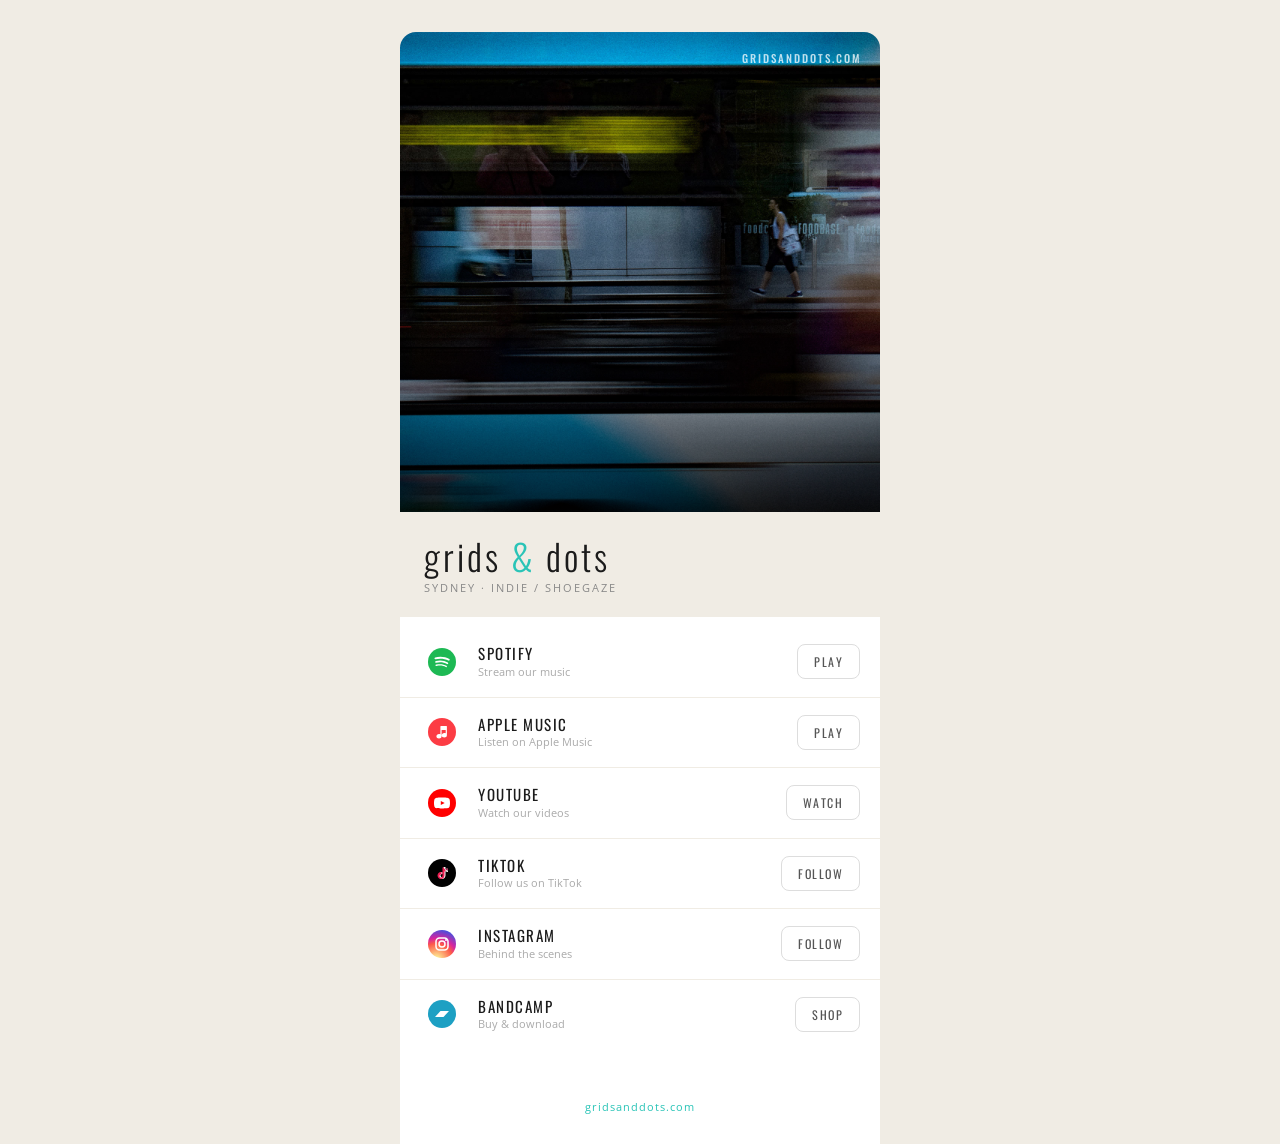
==== gridsanddots-links/index.html @ 11834fb5 "Add Grids & Dots link-in-bio page Standalone links page hosted at /gridsanddots-links/, pulled in fr" ====
<!DOCTYPE html>
<html lang="en">
<head>
  <meta charset="utf-8">
  <meta http-equiv="X-UA-Compatible" content="IE=edge">
  <meta name="viewport" content="width=device-width, initial-scale=1, maximum-scale=1">
  <title>grids &amp; dots — Listen</title>
  <meta name="description" content="Stream and follow Grids &amp; Dots on all platforms.">
  <link rel="shortcut icon" type="image/icon" href="img/favicon_3.ico"/>
  <link href="https://fonts.googleapis.com/css2?family=Oswald:wght@200;300;400;500;600;700&family=Open+Sans:wght@300;400;600&display=swap" rel="stylesheet">

  <style>
    *, *::before, *::after { box-sizing: border-box; margin: 0; padding: 0; }

    body {
      background-color: #f0ece4;
      font-family: 'Open Sans', sans-serif;
      min-height: 100vh;
      display: flex;
      flex-direction: column;
      align-items: center;
    }

    /* ── HERO ───────────────────────────────────────────── */
    .hero {
      width: 100%;
      max-width: 480px;
      position: relative;
      overflow: hidden;
    }

    .hero__img {
      width: 100%;
      aspect-ratio: 1 / 1;
      object-fit: cover;
      object-position: center top;
      display: block;
    }

    .hero__overlay {
      position: absolute;
      inset: 0;
      background: linear-gradient(
        to bottom,
        rgba(0,0,0,0) 40%,
        rgba(0,0,0,0.72) 100%
      );
    }

    .hero__label {
      position: absolute;
      top: 18px;
      right: 18px;
      font-family: 'Oswald', sans-serif;
      font-size: 11px;
      font-weight: 500;
      letter-spacing: 2px;
      text-transform: uppercase;
      color: rgba(255,255,255,0.75);
    }

    /* ── ARTIST INFO ────────────────────────────────────── */
    .artist-info {
      width: 100%;
      max-width: 480px;
      padding: 26px 24px 18px;
      background: #f0ece4;
    }

    .artist-name {
      font-family: 'Oswald', sans-serif;
      font-size: 36px;
      font-weight: 300;
      letter-spacing: 3px;
      text-transform: lowercase;
      color: #1b1b1b;
      line-height: 1;
    }

    .artist-name span {
      color: #2ac4b7;
    }

    .artist-tag {
      font-family: 'Open Sans', sans-serif;
      font-size: 11px;
      font-weight: 400;
      letter-spacing: 2px;
      text-transform: uppercase;
      color: #888;
      margin-top: 6px;
    }

    /* ── LINKS CARD ─────────────────────────────────────── */
    .links-card {
      width: 100%;
      max-width: 480px;
      background: #fff;
      border-radius: 16px 16px 0 0;
      padding: 10px 0 40px;
      margin-top: 4px;
      flex: 1;
    }

    /* ── INDIVIDUAL LINK ROW ────────────────────────────── */
    .link-row {
      display: flex;
      align-items: center;
      padding: 0 20px;
      border-bottom: 1px solid #f0ece4;
      text-decoration: none;
      transition: background 0.15s ease;
    }

    .link-row:last-child { border-bottom: none; }

    .link-row:hover,
    .link-row:focus {
      background: #f9f7f4;
      outline: none;
    }

    .link-row__icon {
      flex-shrink: 0;
      width: 44px;
      height: 44px;
      border-radius: 10px;
      display: flex;
      align-items: center;
      justify-content: center;
      margin-right: 14px;
      my: 14px;
    }

    .link-row__text {
      flex: 1;
      padding: 18px 0;
    }

    .link-row__platform {
      font-family: 'Oswald', sans-serif;
      font-size: 15px;
      font-weight: 400;
      letter-spacing: 1.5px;
      text-transform: uppercase;
      color: #1b1b1b;
      line-height: 1.1;
    }

    .link-row__action {
      font-family: 'Open Sans', sans-serif;
      font-size: 11px;
      color: #aaa;
      margin-top: 2px;
    }

    .link-row__btn {
      flex-shrink: 0;
      background: transparent;
      border: 1.5px solid #ddd;
      border-radius: 8px;
      font-family: 'Oswald', sans-serif;
      font-size: 12px;
      font-weight: 400;
      letter-spacing: 1.5px;
      text-transform: uppercase;
      color: #555;
      padding: 8px 16px;
      cursor: pointer;
      transition: border-color 0.15s, color 0.15s;
    }

    .link-row:hover .link-row__btn {
      border-color: #2ac4b7;
      color: #2ac4b7;
    }

    /* ── FOOTER ─────────────────────────────────────────── */
    .footer {
      width: 100%;
      max-width: 480px;
      background: #fff;
      padding: 10px 24px 30px;
      text-align: center;
    }

    .footer__text {
      font-size: 11px;
      color: #bbb;
      letter-spacing: 1px;
    }

    .footer__text a {
      color: #2ac4b7;
      text-decoration: none;
    }

    /* ── RESPONSIVE ─────────────────────────────────────── */
    @media (min-width: 480px) {
      body { padding-top: 32px; }

      .hero {
        border-radius: 16px 16px 0 0;
        overflow: hidden;
      }

      .links-card { border-radius: 0; }
    }

    @media (max-width: 360px) {
      .artist-name { font-size: 28px; }
      .link-row__btn { padding: 7px 10px; font-size: 11px; }
    }
  </style>
</head>
<body>

  <!-- HERO PHOTO -->
  <div class="hero">
    <img class="hero__img"
         src="img/banner_EP.jpg"
         alt="Grids &amp; Dots">
    <div class="hero__overlay"></div>
    <div class="hero__label">gridsanddots.com</div>
  </div>

  <!-- ARTIST INFO -->
  <div class="artist-info">
    <div class="artist-name">grids <span>&amp;</span> dots</div>
    <div class="artist-tag">Sydney · Indie / Shoegaze</div>
  </div>

  <!-- LINKS CARD -->
  <div class="links-card">

    <!-- Spotify -->
    <a class="link-row" href="https://open.spotify.com/artist/7ba827SJSUU4l3AORy4Doy" target="_blank" rel="noopener">
      <div class="link-row__icon">
        <svg width="28" height="28" viewBox="0 0 28 28" fill="none" xmlns="http://www.w3.org/2000/svg">
          <circle cx="14" cy="14" r="14" fill="#1DB954"/>
          <path d="M20.3 12.6c-3.5-2.1-9.3-2.3-12.6-1.3-.5.2-1.1-.2-1.2-.7-.2-.5.2-1.1.7-1.2 3.8-1.2 10.2-1 14.1 1.5.5.3.6.9.3 1.4-.3.4-.9.5-1.3.3zm-.1 3.2c-.3.4-.8.6-1.2.3-2.9-1.8-7.3-2.3-10.7-1.3-.5.1-1-.2-1.1-.6-.1-.5.2-1 .6-1.1 3.9-1.2 8.7-.6 12 1.4.4.3.5.9.4 1.3zm-1.4 3.1c-.2.3-.6.5-1 .2-2.5-1.5-5.7-1.9-9.4-1-.4.1-.8-.2-.9-.6-.1-.4.2-.8.6-.9 4.1-.9 7.6-.5 10.5 1.1.3.2.4.7.2 1.2z" fill="white"/>
        </svg>
      </div>
      <div class="link-row__text">
        <div class="link-row__platform">Spotify</div>
        <div class="link-row__action">Stream our music</div>
      </div>
      <div class="link-row__btn">Play</div>
    </a>

    <!-- Apple Music -->
    <a class="link-row" href="https://music.apple.com/au/artist/grids-dots/1487287711" target="_blank" rel="noopener">
      <div class="link-row__icon">
        <svg width="28" height="28" viewBox="0 0 28 28" fill="none" xmlns="http://www.w3.org/2000/svg">
          <circle cx="14" cy="14" r="14" fill="#FC3C44"/>
          <path d="M18.5 8h-5.6c-.3 0-.5.2-.5.5v7.8c-.4-.2-.9-.3-1.4-.3-1.5 0-2.6 1-2.6 2.3s1.1 2.3 2.6 2.3 2.6-1 2.6-2.3V12h4.1v3.3c-.4-.2-.9-.3-1.4-.3-1.5 0-2.6 1-2.6 2.3s1.1 2.3 2.6 2.3 2.6-1 2.6-2.3V8.5c0-.3-.2-.5-.4-.5z" fill="white"/>
        </svg>
      </div>
      <div class="link-row__text">
        <div class="link-row__platform">Apple Music</div>
        <div class="link-row__action">Listen on Apple Music</div>
      </div>
      <div class="link-row__btn">Play</div>
    </a>

    <!-- YouTube -->
    <a class="link-row" href="https://www.youtube.com/@gridsanddots7805" target="_blank" rel="noopener">
      <div class="link-row__icon">
        <svg width="28" height="28" viewBox="0 0 28 28" fill="none" xmlns="http://www.w3.org/2000/svg">
          <circle cx="14" cy="14" r="14" fill="#FF0000"/>
          <path d="M21.6 10.5c-.2-.8-.9-1.4-1.7-1.6C18.5 8.5 14 8.5 14 8.5s-4.5 0-5.9.4c-.8.2-1.5.8-1.7 1.6C6 12 6 14 6 14s0 2 .4 3.5c.2.8.9 1.4 1.7 1.6 1.4.4 5.9.4 5.9.4s4.5 0 5.9-.4c.8-.2 1.5-.8 1.7-1.6.4-1.5.4-3.5.4-3.5s0-2-.4-3.5zm-8.8 5.6v-4.2l3.9 2.1-3.9 2.1z" fill="white"/>
        </svg>
      </div>
      <div class="link-row__text">
        <div class="link-row__platform">YouTube</div>
        <div class="link-row__action">Watch our videos</div>
      </div>
      <div class="link-row__btn">Watch</div>
    </a>

    <!-- TikTok -->
    <a class="link-row" href="https://www.tiktok.com/@grids.dots" target="_blank" rel="noopener">
      <div class="link-row__icon">
        <svg width="28" height="28" viewBox="0 0 28 28" fill="none" xmlns="http://www.w3.org/2000/svg">
          <circle cx="14" cy="14" r="14" fill="#010101"/>
          <path d="M19.5 11.5c-1.1 0-2-.9-2-2V8h-2v8.5c0 .8-.7 1.5-1.5 1.5s-1.5-.7-1.5-1.5.7-1.5 1.5-1.5c.2 0 .3 0 .5.1V13c-.2 0-.3-.1-.5-.1-1.9 0-3.5 1.6-3.5 3.5s1.6 3.5 3.5 3.5 3.5-1.6 3.5-3.5v-4.2c.7.5 1.6.8 2.5.8v-2c-.2.5-.5.5-.5.5z" fill="white"/>
          <path d="M18 10.3c.5.4 1.1.7 1.7.7v-1.5c-.3 0-.6-.1-.9-.2-.2.4-.5.8-.8 1z" fill="#69C9D0"/>
          <path d="M19.7 9.5v1.5c-.6 0-1.2-.3-1.7-.7.3-.2.6-.5.8-1 .3.1.6.2.9.2zm-2.2 1.3c-.9-.5-1.5-1.3-1.7-2.3h-1.3v8.5c0 .8-.7 1.5-1.5 1.5s-1.5-.7-1.5-1.5.7-1.5 1.5-1.5c.2 0 .3 0 .5.1V13c-.2 0-.3-.1-.5-.1-1.9 0-3.5 1.6-3.5 3.5s1.6 3.5 3.5 3.5 3.5-1.6 3.5-3.5v-4.2c.4.2.7.4 1 .6v-1.7c-.1-.1-.3-.2-.5-.3z" fill="#EE1D52"/>
        </svg>
      </div>
      <div class="link-row__text">
        <div class="link-row__platform">TikTok</div>
        <div class="link-row__action">Follow us on TikTok</div>
      </div>
      <div class="link-row__btn">Follow</div>
    </a>

    <!-- Instagram -->
    <a class="link-row" href="https://www.instagram.com/gridsanddots" target="_blank" rel="noopener">
      <div class="link-row__icon">
        <svg width="28" height="28" viewBox="0 0 28 28" fill="none" xmlns="http://www.w3.org/2000/svg">
          <defs>
            <radialGradient id="ig-grad" cx="30%" cy="107%" r="130%">
              <stop offset="0%" stop-color="#fdf497"/>
              <stop offset="5%" stop-color="#fdf497"/>
              <stop offset="45%" stop-color="#fd5949"/>
              <stop offset="60%" stop-color="#d6249f"/>
              <stop offset="90%" stop-color="#285AEB"/>
            </radialGradient>
          </defs>
          <circle cx="14" cy="14" r="14" fill="url(#ig-grad)"/>
          <rect x="8" y="8" width="12" height="12" rx="3.5" stroke="white" stroke-width="1.5" fill="none"/>
          <circle cx="14" cy="14" r="3" stroke="white" stroke-width="1.5" fill="none"/>
          <circle cx="18" cy="10" r="1" fill="white"/>
        </svg>
      </div>
      <div class="link-row__text">
        <div class="link-row__platform">Instagram</div>
        <div class="link-row__action">Behind the scenes</div>
      </div>
      <div class="link-row__btn">Follow</div>
    </a>

    <!-- Bandcamp -->
    <a class="link-row" href="https://gridsanddots.bandcamp.com/" target="_blank" rel="noopener">
      <div class="link-row__icon">
        <svg width="28" height="28" viewBox="0 0 28 28" fill="none" xmlns="http://www.w3.org/2000/svg">
          <circle cx="14" cy="14" r="14" fill="#1DA0C3"/>
          <path d="M7 17l5.5-6h8.5l-5.5 6z" fill="white"/>
        </svg>
      </div>
      <div class="link-row__text">
        <div class="link-row__platform">Bandcamp</div>
        <div class="link-row__action">Buy &amp; download</div>
      </div>
      <div class="link-row__btn">Shop</div>
    </a>

  </div>

  <!-- FOOTER -->
  <div class="footer">
    <p class="footer__text">
      <a href="http://gridsanddots.com">gridsanddots.com</a>
    </p>
  </div>

</body>
</html>
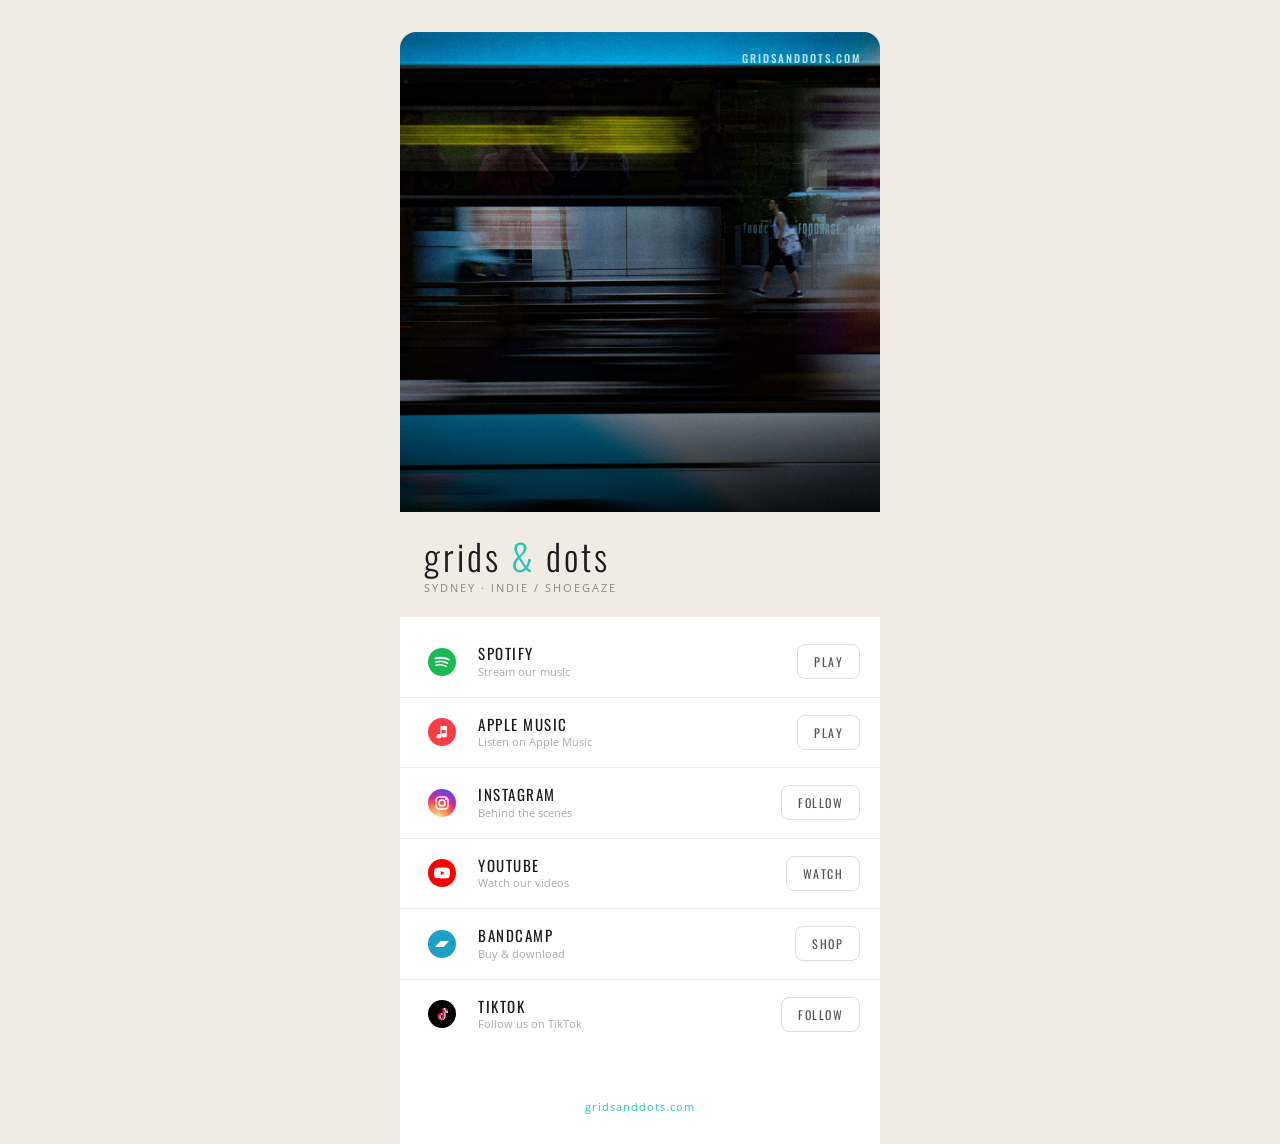
==== commit 51080c3f: "Reorder Grids & Dots link-in-bio list New order: Spotify, Apple Music, Instagram, YouTube, Bandcamp," ====
--- a/gridsanddots-links/index.html
+++ b/gridsanddots-links/index.html
@@ -263,38 +263,6 @@
       <div class="link-row__btn">Play</div>
     </a>
 
-    <!-- YouTube -->
-    <a class="link-row" href="https://www.youtube.com/@gridsanddots7805" target="_blank" rel="noopener">
-      <div class="link-row__icon">
-        <svg width="28" height="28" viewBox="0 0 28 28" fill="none" xmlns="http://www.w3.org/2000/svg">
-          <circle cx="14" cy="14" r="14" fill="#FF0000"/>
-          <path d="M21.6 10.5c-.2-.8-.9-1.4-1.7-1.6C18.5 8.5 14 8.5 14 8.5s-4.5 0-5.9.4c-.8.2-1.5.8-1.7 1.6C6 12 6 14 6 14s0 2 .4 3.5c.2.8.9 1.4 1.7 1.6 1.4.4 5.9.4 5.9.4s4.5 0 5.9-.4c.8-.2 1.5-.8 1.7-1.6.4-1.5.4-3.5.4-3.5s0-2-.4-3.5zm-8.8 5.6v-4.2l3.9 2.1-3.9 2.1z" fill="white"/>
-        </svg>
-      </div>
-      <div class="link-row__text">
-        <div class="link-row__platform">YouTube</div>
-        <div class="link-row__action">Watch our videos</div>
-      </div>
-      <div class="link-row__btn">Watch</div>
-    </a>
-
-    <!-- TikTok -->
-    <a class="link-row" href="https://www.tiktok.com/@grids.dots" target="_blank" rel="noopener">
-      <div class="link-row__icon">
-        <svg width="28" height="28" viewBox="0 0 28 28" fill="none" xmlns="http://www.w3.org/2000/svg">
-          <circle cx="14" cy="14" r="14" fill="#010101"/>
-          <path d="M19.5 11.5c-1.1 0-2-.9-2-2V8h-2v8.5c0 .8-.7 1.5-1.5 1.5s-1.5-.7-1.5-1.5.7-1.5 1.5-1.5c.2 0 .3 0 .5.1V13c-.2 0-.3-.1-.5-.1-1.9 0-3.5 1.6-3.5 3.5s1.6 3.5 3.5 3.5 3.5-1.6 3.5-3.5v-4.2c.7.5 1.6.8 2.5.8v-2c-.2.5-.5.5-.5.5z" fill="white"/>
-          <path d="M18 10.3c.5.4 1.1.7 1.7.7v-1.5c-.3 0-.6-.1-.9-.2-.2.4-.5.8-.8 1z" fill="#69C9D0"/>
-          <path d="M19.7 9.5v1.5c-.6 0-1.2-.3-1.7-.7.3-.2.6-.5.8-1 .3.1.6.2.9.2zm-2.2 1.3c-.9-.5-1.5-1.3-1.7-2.3h-1.3v8.5c0 .8-.7 1.5-1.5 1.5s-1.5-.7-1.5-1.5.7-1.5 1.5-1.5c.2 0 .3 0 .5.1V13c-.2 0-.3-.1-.5-.1-1.9 0-3.5 1.6-3.5 3.5s1.6 3.5 3.5 3.5 3.5-1.6 3.5-3.5v-4.2c.4.2.7.4 1 .6v-1.7c-.1-.1-.3-.2-.5-.3z" fill="#EE1D52"/>
-        </svg>
-      </div>
-      <div class="link-row__text">
-        <div class="link-row__platform">TikTok</div>
-        <div class="link-row__action">Follow us on TikTok</div>
-      </div>
-      <div class="link-row__btn">Follow</div>
-    </a>
-
     <!-- Instagram -->
     <a class="link-row" href="https://www.instagram.com/gridsanddots" target="_blank" rel="noopener">
       <div class="link-row__icon">
@@ -321,6 +289,21 @@
       <div class="link-row__btn">Follow</div>
     </a>
 
+    <!-- YouTube -->
+    <a class="link-row" href="https://www.youtube.com/@gridsanddots7805" target="_blank" rel="noopener">
+      <div class="link-row__icon">
+        <svg width="28" height="28" viewBox="0 0 28 28" fill="none" xmlns="http://www.w3.org/2000/svg">
+          <circle cx="14" cy="14" r="14" fill="#FF0000"/>
+          <path d="M21.6 10.5c-.2-.8-.9-1.4-1.7-1.6C18.5 8.5 14 8.5 14 8.5s-4.5 0-5.9.4c-.8.2-1.5.8-1.7 1.6C6 12 6 14 6 14s0 2 .4 3.5c.2.8.9 1.4 1.7 1.6 1.4.4 5.9.4 5.9.4s4.5 0 5.9-.4c.8-.2 1.5-.8 1.7-1.6.4-1.5.4-3.5.4-3.5s0-2-.4-3.5zm-8.8 5.6v-4.2l3.9 2.1-3.9 2.1z" fill="white"/>
+        </svg>
+      </div>
+      <div class="link-row__text">
+        <div class="link-row__platform">YouTube</div>
+        <div class="link-row__action">Watch our videos</div>
+      </div>
+      <div class="link-row__btn">Watch</div>
+    </a>
+
     <!-- Bandcamp -->
     <a class="link-row" href="https://gridsanddots.bandcamp.com/" target="_blank" rel="noopener">
       <div class="link-row__icon">
@@ -334,6 +317,23 @@
         <div class="link-row__action">Buy &amp; download</div>
       </div>
       <div class="link-row__btn">Shop</div>
+    </a>
+
+    <!-- TikTok -->
+    <a class="link-row" href="https://www.tiktok.com/@grids.dots" target="_blank" rel="noopener">
+      <div class="link-row__icon">
+        <svg width="28" height="28" viewBox="0 0 28 28" fill="none" xmlns="http://www.w3.org/2000/svg">
+          <circle cx="14" cy="14" r="14" fill="#010101"/>
+          <path d="M19.5 11.5c-1.1 0-2-.9-2-2V8h-2v8.5c0 .8-.7 1.5-1.5 1.5s-1.5-.7-1.5-1.5.7-1.5 1.5-1.5c.2 0 .3 0 .5.1V13c-.2 0-.3-.1-.5-.1-1.9 0-3.5 1.6-3.5 3.5s1.6 3.5 3.5 3.5 3.5-1.6 3.5-3.5v-4.2c.7.5 1.6.8 2.5.8v-2c-.2.5-.5.5-.5.5z" fill="white"/>
+          <path d="M18 10.3c.5.4 1.1.7 1.7.7v-1.5c-.3 0-.6-.1-.9-.2-.2.4-.5.8-.8 1z" fill="#69C9D0"/>
+          <path d="M19.7 9.5v1.5c-.6 0-1.2-.3-1.7-.7.3-.2.6-.5.8-1 .3.1.6.2.9.2zm-2.2 1.3c-.9-.5-1.5-1.3-1.7-2.3h-1.3v8.5c0 .8-.7 1.5-1.5 1.5s-1.5-.7-1.5-1.5.7-1.5 1.5-1.5c.2 0 .3 0 .5.1V13c-.2 0-.3-.1-.5-.1-1.9 0-3.5 1.6-3.5 3.5s1.6 3.5 3.5 3.5 3.5-1.6 3.5-3.5v-4.2c.4.2.7.4 1 .6v-1.7c-.1-.1-.3-.2-.5-.3z" fill="#EE1D52"/>
+        </svg>
+      </div>
+      <div class="link-row__text">
+        <div class="link-row__platform">TikTok</div>
+        <div class="link-row__action">Follow us on TikTok</div>
+      </div>
+      <div class="link-row__btn">Follow</div>
     </a>
 
   </div>
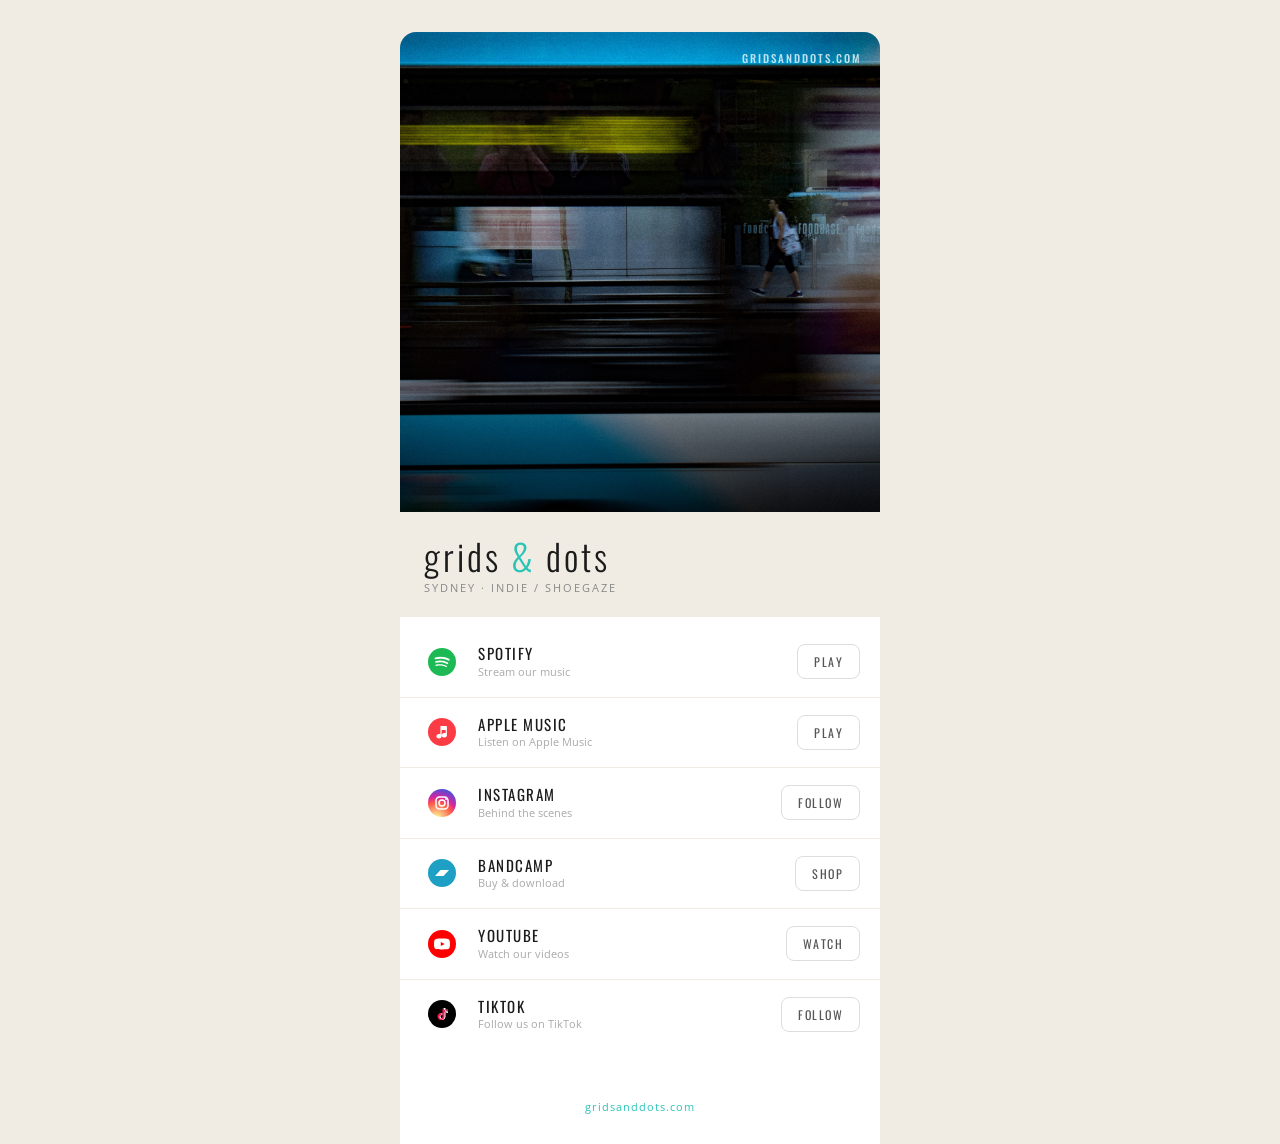
==== commit 24f963c3: "Move Bandcamp above YouTube in link list Co-Authored-By: Claude Sonnet 5 <noreply@anthropic.com>" ====
--- a/gridsanddots-links/index.html
+++ b/gridsanddots-links/index.html
@@ -289,6 +289,21 @@
       <div class="link-row__btn">Follow</div>
     </a>
 
+    <!-- Bandcamp -->
+    <a class="link-row" href="https://gridsanddots.bandcamp.com/" target="_blank" rel="noopener">
+      <div class="link-row__icon">
+        <svg width="28" height="28" viewBox="0 0 28 28" fill="none" xmlns="http://www.w3.org/2000/svg">
+          <circle cx="14" cy="14" r="14" fill="#1DA0C3"/>
+          <path d="M7 17l5.5-6h8.5l-5.5 6z" fill="white"/>
+        </svg>
+      </div>
+      <div class="link-row__text">
+        <div class="link-row__platform">Bandcamp</div>
+        <div class="link-row__action">Buy &amp; download</div>
+      </div>
+      <div class="link-row__btn">Shop</div>
+    </a>
+
     <!-- YouTube -->
     <a class="link-row" href="https://www.youtube.com/@gridsanddots7805" target="_blank" rel="noopener">
       <div class="link-row__icon">
@@ -302,21 +317,6 @@
         <div class="link-row__action">Watch our videos</div>
       </div>
       <div class="link-row__btn">Watch</div>
-    </a>
-
-    <!-- Bandcamp -->
-    <a class="link-row" href="https://gridsanddots.bandcamp.com/" target="_blank" rel="noopener">
-      <div class="link-row__icon">
-        <svg width="28" height="28" viewBox="0 0 28 28" fill="none" xmlns="http://www.w3.org/2000/svg">
-          <circle cx="14" cy="14" r="14" fill="#1DA0C3"/>
-          <path d="M7 17l5.5-6h8.5l-5.5 6z" fill="white"/>
-        </svg>
-      </div>
-      <div class="link-row__text">
-        <div class="link-row__platform">Bandcamp</div>
-        <div class="link-row__action">Buy &amp; download</div>
-      </div>
-      <div class="link-row__btn">Shop</div>
     </a>
 
     <!-- TikTok -->
